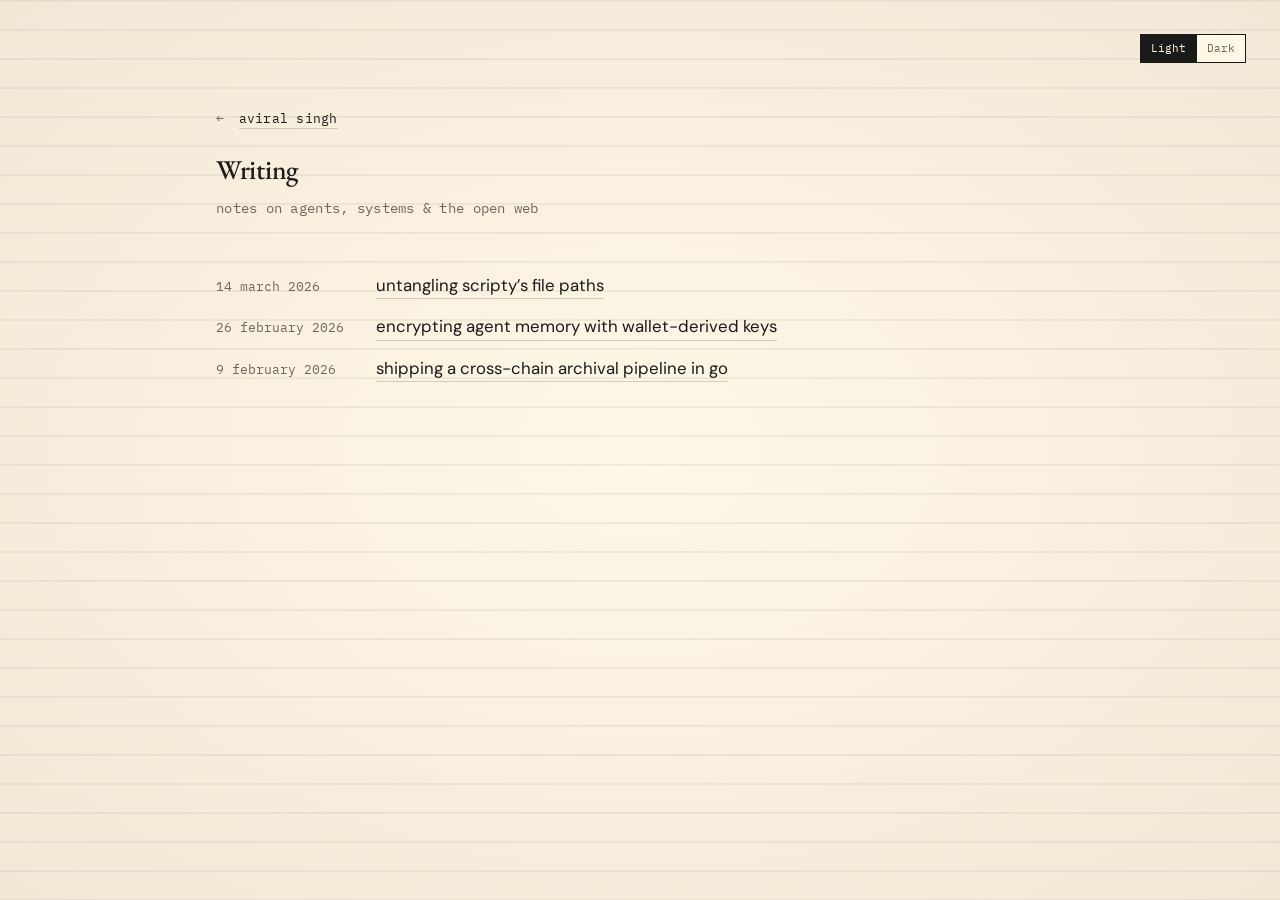
==== writing/index.html @ d703c76f "feat: add writing section + multi-page polish - Add Writing section (home + writing/ index) and indi" ====
<!DOCTYPE html>
<html lang="en" data-theme="light">
<head>
  <meta charset="UTF-8" />
  <meta name="viewport" content="width=device-width, initial-scale=1.0" />
  <title>Aviral Singh — Writing</title>
  <meta name="description" content="Writing — notes on agents, systems & the open web by Aviral Singh." />

  <!-- Prevent theme flash before CSS loads -->
  <script>
    (function () {
      try {
        var t = (location.search.match(/[?&]theme=(light|dark)/) || [])[1];
        if (!t) { try { t = localStorage.getItem('theme'); } catch (e) {} }
        if (!t) { t = window.matchMedia('(prefers-color-scheme: dark)').matches ? 'dark' : 'light'; }
        document.documentElement.setAttribute('data-theme', t);
        try { localStorage.setItem('theme', t); } catch (e) {}
      } catch (e) {}
    })();
  </script>

  <!-- Fonts -->
  <link rel="preconnect" href="https://fonts.googleapis.com" />
  <link rel="preconnect" href="https://fonts.gstatic.com" crossorigin />
  <link href="https://fonts.googleapis.com/css2?family=EB+Garamond:ital,wght@0,400;0,500;0,600;1,400;1,500&family=DM+Sans:opsz,wght@9..40,400;9..40,500&family=IBM+Plex+Mono:wght@400;500&display=swap" rel="stylesheet" />

  <link rel="stylesheet" href="../styles.css" />
</head>
<body>
  <!-- Layered canvas: grid (behind) + frame (border) -->
  <div class="bg-grid" aria-hidden="true"></div>
  <div class="frame" aria-hidden="true"></div>

  <!-- Theme toggle, pinned top-right inside the frame -->
  <div class="toggle" role="group" aria-label="Color theme">
    <button type="button" class="toggle__btn" data-set-theme="light" aria-label="Light theme">Light</button>
    <button type="button" class="toggle__btn" data-set-theme="dark" aria-label="Dark theme">Dark</button>
  </div>

  <main class="wrap">

    <p class="back"><span class="ar">←</span> <a href="../index.html">aviral singh</a></p>

    <h1 class="name">Writing</h1>
    <p class="tagline">notes on agents, systems &amp; the open web</p>

    <section class="block">
      <ul class="writing">
        <li class="write">
          <span class="write__date">14 march 2026</span>
          <a class="write__title" href="https://blogs.kde.org/2026/03/14/season-of-kde-2026-untangling-scriptys-file-paths/" target="_blank" rel="noopener">untangling scripty’s file paths</a>
        </li>
        <li class="write">
          <span class="write__date">26 february 2026</span>
          <a class="write__title" href="encrypted-agent-memory.html">encrypting agent memory with wallet-derived keys</a>
        </li>
        <li class="write">
          <span class="write__date">9 february 2026</span>
          <a class="write__title" href="cross-chain-archival.html">shipping a cross-chain archival pipeline in go</a>
        </li>
      </ul>
    </section>

  </main>

  <script src="../script.js"></script>
</body>
</html>
---- styles.css ----
/* =========================================================
   Aviral Singh — Portfolio
   Design system: paper, ink & grid. No shadows, no gradients.
   ========================================================= */

/* ---------- Theme tokens ---------- */
:root {
  --bg: #fff8e7;          /* warm cream paper (center)   */
  --bg-gradient: radial-gradient(ellipse at center, #fff8e7 0%, #f3e7d5 100%);
  --ink: #1a1a1a;         /* near-black ink              */
  --ink-soft: #6c665b;    /* muted ink for metadata      */
  --line: #1a1a1a;        /* frame + hairlines           */
  --hair: rgba(26, 26, 26, 0.18); /* faint underlines    */

  /* fine 29px horizontal ruling */
  --grid-img: url("data:image/svg+xml,%3Csvg xmlns='http://www.w3.org/2000/svg' width='40' height='29'%3E%3Cpath d='M0 0 H40' fill='none' stroke='%23b0a89a' stroke-opacity='0.156' stroke-width='2'/%3E%3C/svg%3E");

  --frame-inset: 20px;

  --font-serif: "EB Garamond", Georgia, serif;
  --font-sans: "DM Sans", system-ui, sans-serif;
  --font-mono: "IBM Plex Mono", ui-monospace, monospace;

  --maxw: 720px;
}

[data-theme="dark"] {
  --bg: #181310;          /* warm near-black (center)    */
  --bg-gradient: radial-gradient(ellipse at center, #181310 0%, #0e0a07 100%);
  --ink: #ede8dc;         /* cream ink                   */
  --ink-soft: #8f877a;
  --line: #ede8dc;
  --hair: rgba(237, 232, 220, 0.2);

  --grid-img: url("data:image/svg+xml,%3Csvg xmlns='http://www.w3.org/2000/svg' width='40' height='29'%3E%3Cpath d='M0 0 H40' fill='none' stroke='%23b0a89a' stroke-opacity='0.052' stroke-width='2'/%3E%3C/svg%3E");
}

/* ---------- Reset ---------- */
*, *::before, *::after { box-sizing: border-box; }
html { scroll-behavior: smooth; }
body {
  margin: 0;
  min-height: 100vh;
  background-color: var(--bg);
  background-image: var(--bg-gradient);
  background-attachment: fixed;
  color: var(--ink);
  font-family: var(--font-sans);
  font-size: 17px;
  line-height: 1.65;
  -webkit-font-smoothing: antialiased;
  text-rendering: optimizeLegibility;
  transition: background-color 0.4s ease, color 0.4s ease;
}

/* ---------- Theme cross-fade (View Transitions API) ---------- */
/* Cross-fades the whole page on toggle, so the gradient + grid
   (which CSS can't tween) fade smoothly instead of snapping. */
::view-transition-old(root),
::view-transition-new(root) {
  animation-duration: 0.55s;
  animation-timing-function: cubic-bezier(0.4, 0, 0.2, 1);
}

/* ---------- Layered canvas ---------- */
.bg-grid {
  position: fixed;
  inset: 0;
  z-index: 0;
  pointer-events: none;
  background-image: var(--grid-img);
  background-size: 40px 29px;
  background-position: center;
}

/* the fixed framed border */
.frame {
  position: fixed;
  inset: var(--frame-inset);
  z-index: 100;
  pointer-events: none;
  /* border: 1px solid var(--line); */ /* commented out for now */
}

/* ---------- Theme toggle (pinned top-right) ---------- */
.toggle {
  position: fixed;
  top: calc(var(--frame-inset) + 14px);
  right: calc(var(--frame-inset) + 14px);
  z-index: 110;
  display: inline-flex;
  border: 1px solid var(--line);
  font-family: var(--font-mono);
  font-size: 0.66rem;
  letter-spacing: 0.1em;
  text-transform: uppercase;
  background: var(--bg);
}
.toggle__btn {
  appearance: none;
  background: transparent;
  border: 0;
  color: var(--ink-soft);
  padding: 5px 10px;
  cursor: pointer;
  font: inherit;
  transition: background-color 0.2s ease, color 0.2s ease;
}
.toggle__btn + .toggle__btn { border-left: 1px solid var(--line); }
.toggle__btn[aria-pressed="true"] {
  background: var(--ink);
  color: var(--bg);
}

/* ---------- Page shell ---------- */
.wrap {
  position: relative;
  z-index: 10;
  max-width: var(--maxw);
  margin: 0 auto;
  padding: clamp(64px, 12vh, 130px) clamp(30px, 7vw, 64px) 64px;
  transform: translateX(-10vw); /* lean the whole column left */
}

/* ---------- Links (base) ---------- */
a {
  color: var(--ink);
  text-decoration: none;
  border-bottom: 1px solid var(--hair);
  padding-bottom: 1px;
  transition: border-color 0.2s ease, color 0.2s ease;
}
a:hover { border-color: var(--ink); }

/* ---------- Intro ---------- */
.name {
  font-family: var(--font-serif);
  font-weight: 500;
  font-size: clamp(1.15rem, 3vw, 1.7rem);
  line-height: 1;
  letter-spacing: -0.01em;
  margin: 0;
}
.tagline {
  font-family: var(--font-mono);
  font-size: 0.86rem;
  letter-spacing: 0.02em;
  color: var(--ink-soft);
  margin: 14px 0 0;
}
.social {
  display: flex;
  flex-wrap: wrap;
  gap: 8px 22px;
  margin: 24px 0 0;
  font-family: var(--font-mono);
  font-size: 0.85rem;
}

/* ---------- Bio ---------- */
.bio {
  max-width: 58ch;
  margin: 30px 0 0;
  font-size: 1.02rem;
  line-height: 1.7;
}
.creds {
  max-width: 58ch;
  margin: 14px 0 0;
  font-size: 0.95rem;
  line-height: 1.6;
  color: var(--ink-soft);
}
.creds strong { color: var(--ink); font-weight: 500; }

/* ---------- Back link (sub-pages) ---------- */
.back {
  margin: 0 0 26px;
  font-family: var(--font-mono);
  font-size: 0.82rem;
  letter-spacing: 0.02em;
}
.back .ar { color: var(--ink-soft); margin-right: 6px; }

/* ---------- Arrow / quick links ---------- */
.quick {
  margin: 22px 0 0;
  font-family: var(--font-mono);
  font-size: 0.88rem;
}
.quick .ar {
  color: var(--ink-soft);
  margin-right: 6px;
}

/* ---------- Blocks (projects / honors) ---------- */
.block { margin-top: clamp(40px, 6vh, 64px); }
.label {
  font-family: var(--font-mono);
  font-size: 0.72rem;
  letter-spacing: 0.18em;
  text-transform: uppercase;
  color: var(--ink-soft);
  margin: 0 0 18px;
}

/* projects list */
.projects {
  list-style: none;
  margin: 0;
  padding: 0;
  display: grid;
  gap: 16px;
}
.proj {
  display: flex;
  align-items: baseline;
  flex-wrap: wrap;
  gap: 4px 10px;
}
.proj__name {
  font-family: var(--font-serif);
  font-size: 1.3rem;
  font-weight: 500;
  line-height: 1.2;
}
.proj__desc {
  font-family: var(--font-mono);
  font-size: 0.82rem;
  color: var(--ink-soft);
}

/* honors list */
.honors {
  list-style: none;
  margin: 0;
  padding: 0;
  display: grid;
  gap: 10px;
  font-size: 0.98rem;
}
.honors strong { font-weight: 500; }

/* achievements list (single column) */
.ach {
  list-style: none;
  margin: 0;
  padding: 0;
  display: grid;
  gap: 12px;
  font-size: 1rem;
}
.ach__w {
  font-family: var(--font-serif);
  font-style: italic;
  font-size: 1.12em;
  margin-right: 2px;
}

/* ---------- Writing ---------- */
.writing {
  list-style: none;
  margin: 0;
  padding: 0;
  display: grid;
  gap: 16px;
}
.write {
  display: grid;
  grid-template-columns: 132px 1fr;
  gap: 6px 28px;
  align-items: baseline;
}
.write__date {
  font-family: var(--font-mono);
  font-size: 0.8rem;
  color: var(--ink-soft);
}
.write__title {
  justify-self: start; /* shrink to text so the underline only spans the title */
  font-size: 1.05rem;
  line-height: 1.4;
}

/* ---------- Article (blog post) ---------- */
.article { max-width: 660px; }
.article__title {
  font-family: var(--font-serif);
  font-weight: 500;
  font-size: clamp(2rem, 5vw, 3rem);
  line-height: 1.08;
  letter-spacing: -0.01em;
  margin: 0;
}
.article__meta {
  font-family: var(--font-mono);
  font-size: 0.8rem;
  color: var(--ink-soft);
  margin: 16px 0 0;
}
.article__body {
  margin-top: 36px;
  font-size: 1.08rem;
  line-height: 1.75;
}
.article__body p { margin: 0 0 1.25em; max-width: 64ch; }
.article__body h2 {
  font-family: var(--font-serif);
  font-weight: 500;
  font-size: 1.5rem;
  line-height: 1.2;
  margin: 1.8em 0 0.5em;
}
.article__body ul { padding-left: 1.2em; margin: 0 0 1.25em; }
.article__body li { margin-bottom: 0.4em; }

/* ---------- Focus ---------- */
a:focus-visible, button:focus-visible {
  outline: 2px solid var(--ink);
  outline-offset: 3px;
}

/* ---------- Responsive ---------- */
@media (max-width: 720px) {
  :root { --frame-inset: 10px; }
  body { font-size: 16px; }
  .toggle { top: calc(var(--frame-inset) + 10px); right: calc(var(--frame-inset) + 10px); }
  .wrap { padding-top: clamp(72px, 14vh, 110px); }
  .proj { gap: 2px 8px; }
  .write { grid-template-columns: 1fr; gap: 2px; }
}

/* keep the column from clipping off-screen when there isn't room to shift */
@media (max-width: 1000px) {
  .wrap { transform: none; }
}

@media (prefers-reduced-motion: reduce) {
  html { scroll-behavior: auto; }
  *, *::before, *::after { transition: none !important; }
}
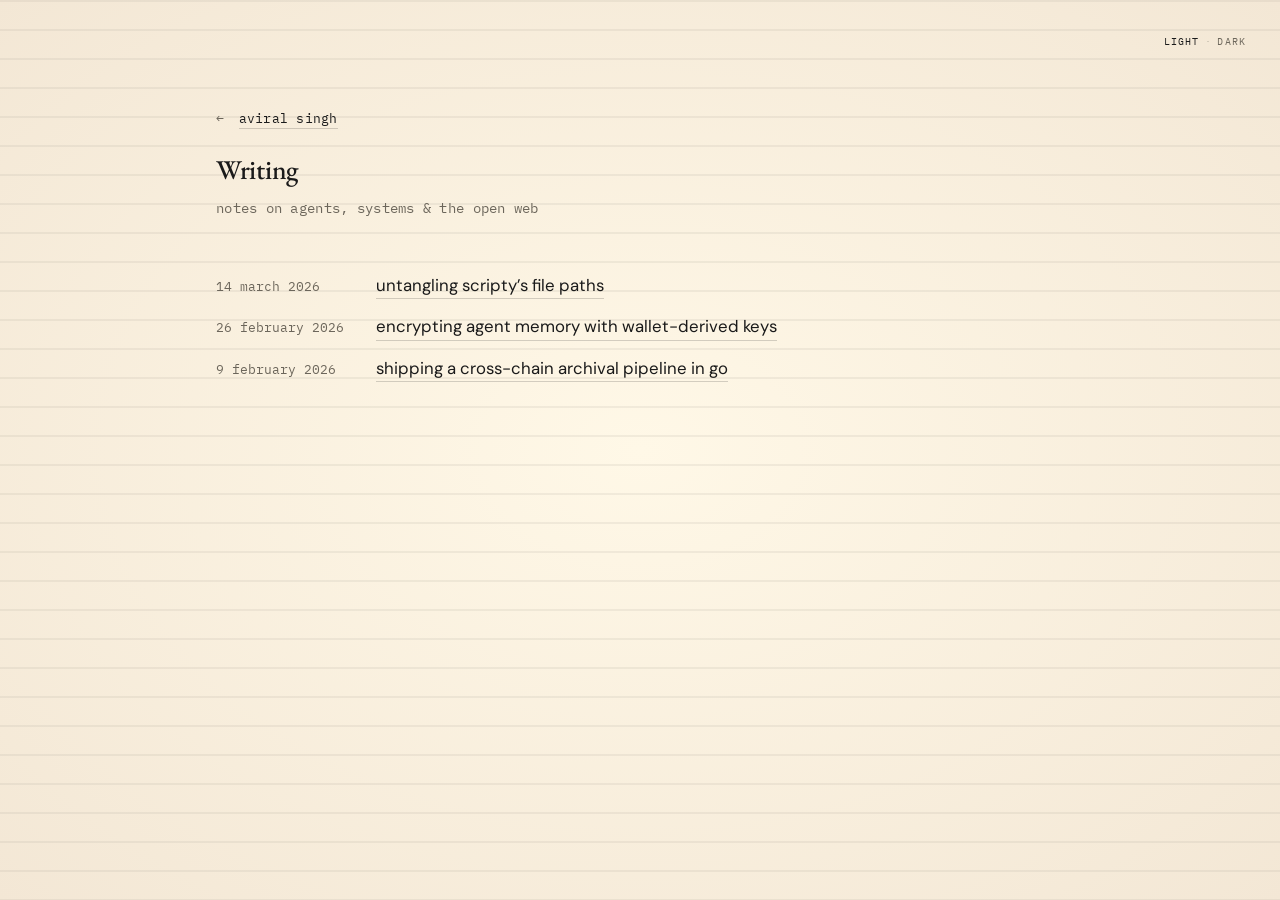
==== commit af657ad7: "feat: minimal Light·Dark toggle, prize amounts, content updates - Replace segmented toggle with typo" ====
--- a/writing/index.html
+++ b/writing/index.html
@@ -33,8 +33,9 @@
 
   <!-- Theme toggle, pinned top-right inside the frame -->
   <div class="toggle" role="group" aria-label="Color theme">
-    <button type="button" class="toggle__btn" data-set-theme="light" aria-label="Light theme">Light</button>
-    <button type="button" class="toggle__btn" data-set-theme="dark" aria-label="Dark theme">Dark</button>
+    <button type="button" class="toggle__opt" data-set-theme="light">Light</button>
+    <span class="toggle__sep" aria-hidden="true">&middot;</span>
+    <button type="button" class="toggle__opt" data-set-theme="dark">Dark</button>
   </div>
 
   <main class="wrap">
--- a/styles.css
+++ b/styles.css
@@ -89,27 +89,29 @@
   right: calc(var(--frame-inset) + 14px);
   z-index: 110;
   display: inline-flex;
-  border: 1px solid var(--line);
-  font-family: var(--font-mono);
-  font-size: 0.66rem;
-  letter-spacing: 0.1em;
+  align-items: center;
+  gap: 6px;
+}
+.toggle__opt {
+  appearance: none;
+  background: none;
+  border: none;
+  padding: 0;
+  cursor: pointer;
+  font-family: var(--font-mono);
+  font-size: 0.6rem;
+  letter-spacing: 0.12em;
   text-transform: uppercase;
-  background: var(--bg);
-}
-.toggle__btn {
-  appearance: none;
-  background: transparent;
-  border: 0;
-  color: var(--ink-soft);
-  padding: 5px 10px;
-  cursor: pointer;
-  font: inherit;
-  transition: background-color 0.2s ease, color 0.2s ease;
-}
-.toggle__btn + .toggle__btn { border-left: 1px solid var(--line); }
-.toggle__btn[aria-pressed="true"] {
-  background: var(--ink);
-  color: var(--bg);
+  color: var(--ink-soft);
+  transition: color 0.15s ease;
+}
+.toggle__opt[data-active="true"] { color: var(--ink); }
+.toggle__sep {
+  font-family: var(--font-mono);
+  font-size: 0.6rem;
+  color: var(--ink-soft);
+  opacity: 0.4;
+  user-select: none;
 }
 
 /* ---------- Page shell ---------- */
@@ -250,11 +252,26 @@
   gap: 12px;
   font-size: 1rem;
 }
+.ach li {
+  display: flex;
+  align-items: baseline;
+  justify-content: space-between;
+  gap: 14px;
+}
+.ach__t { flex: 0 1 auto; }
 .ach__w {
   font-family: var(--font-serif);
   font-style: italic;
   font-size: 1.12em;
   margin-right: 2px;
+}
+.ach__amt {
+  flex: none;
+  font-family: var(--font-mono);
+  font-size: 0.8rem;
+  letter-spacing: 0.02em;
+  color: var(--ink);
+  white-space: nowrap;
 }
 
 /* ---------- Writing ---------- */
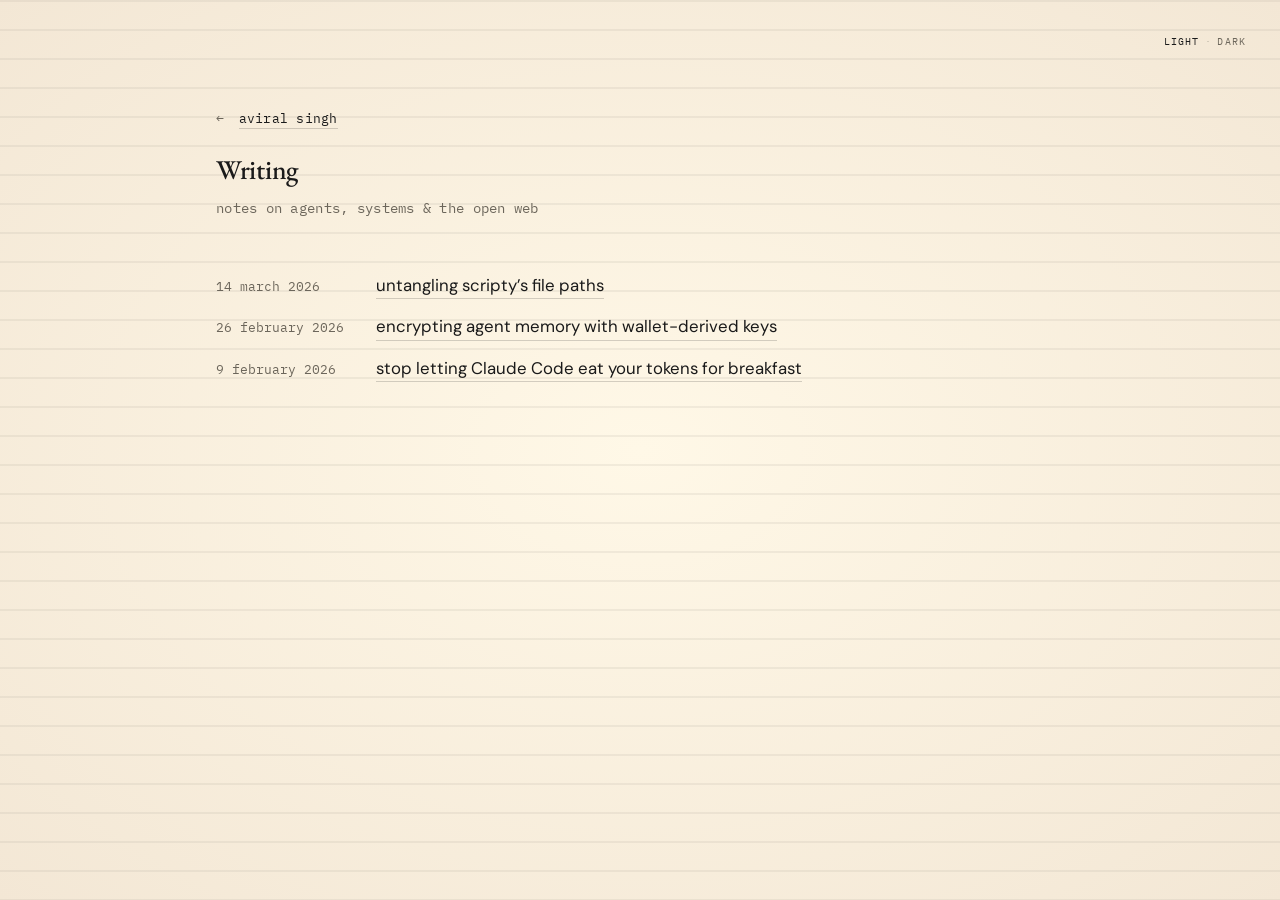
==== commit 440fb58c: "feat: add Decompute blog post, capitalization fixes, bio line break" ====
--- a/writing/index.html
+++ b/writing/index.html
@@ -57,7 +57,7 @@
         </li>
         <li class="write">
           <span class="write__date">9 february 2026</span>
-          <a class="write__title" href="cross-chain-archival.html">shipping a cross-chain archival pipeline in go</a>
+          <a class="write__title" href="decompute-tokens.html">stop letting Claude Code eat your tokens for breakfast</a>
         </li>
       </ul>
     </section>
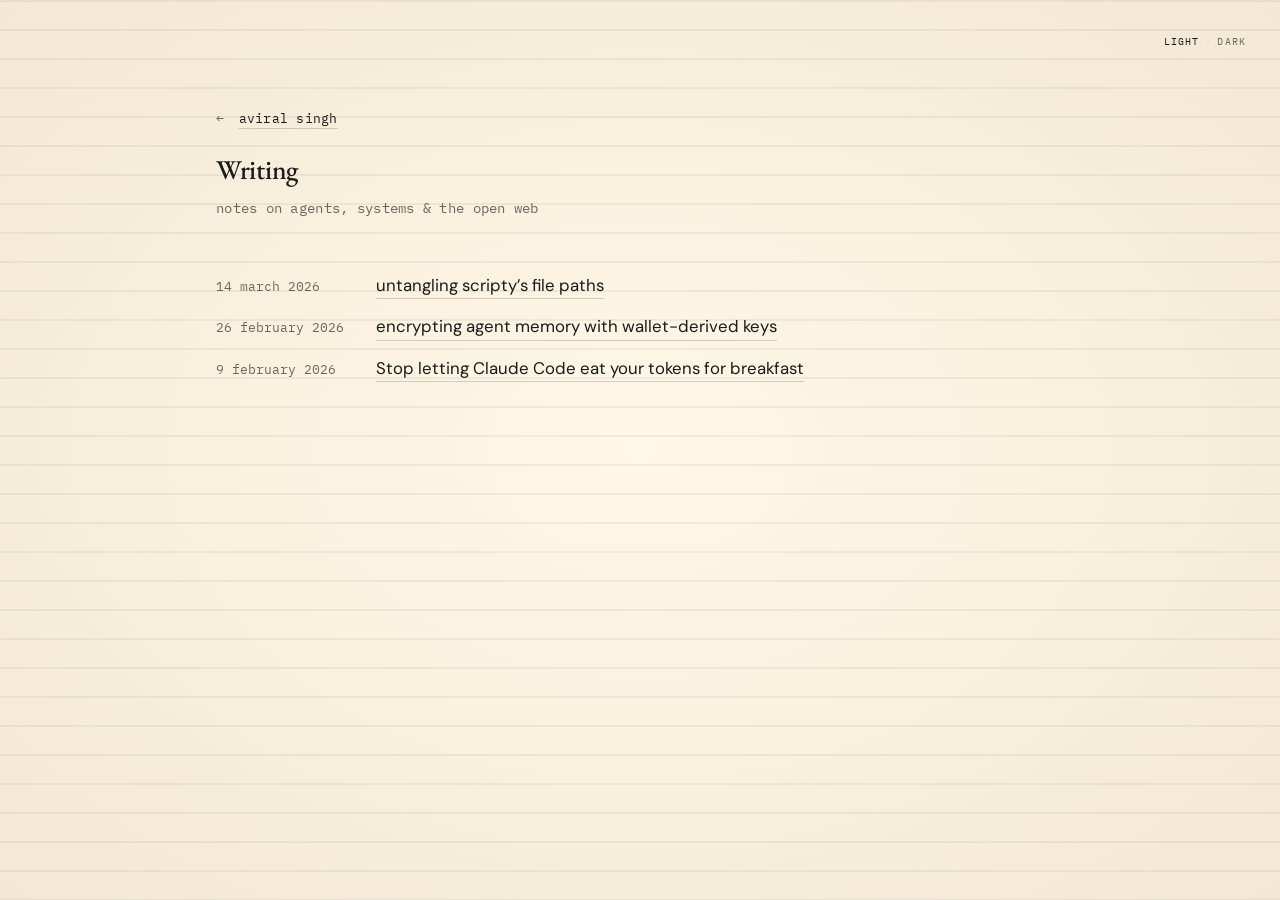
==== commit fb1ca545: "feat: add Coinbase Bounty (Twitter) achievement Co-Authored-By: Claude Opus 4.8 (1M context) <norepl" ====
--- a/writing/index.html
+++ b/writing/index.html
@@ -57,7 +57,7 @@
         </li>
         <li class="write">
           <span class="write__date">9 february 2026</span>
-          <a class="write__title" href="decompute-tokens.html">stop letting Claude Code eat your tokens for breakfast</a>
+          <a class="write__title" href="decompute-tokens.html">Stop letting Claude Code eat your tokens for breakfast</a>
         </li>
       </ul>
     </section>
